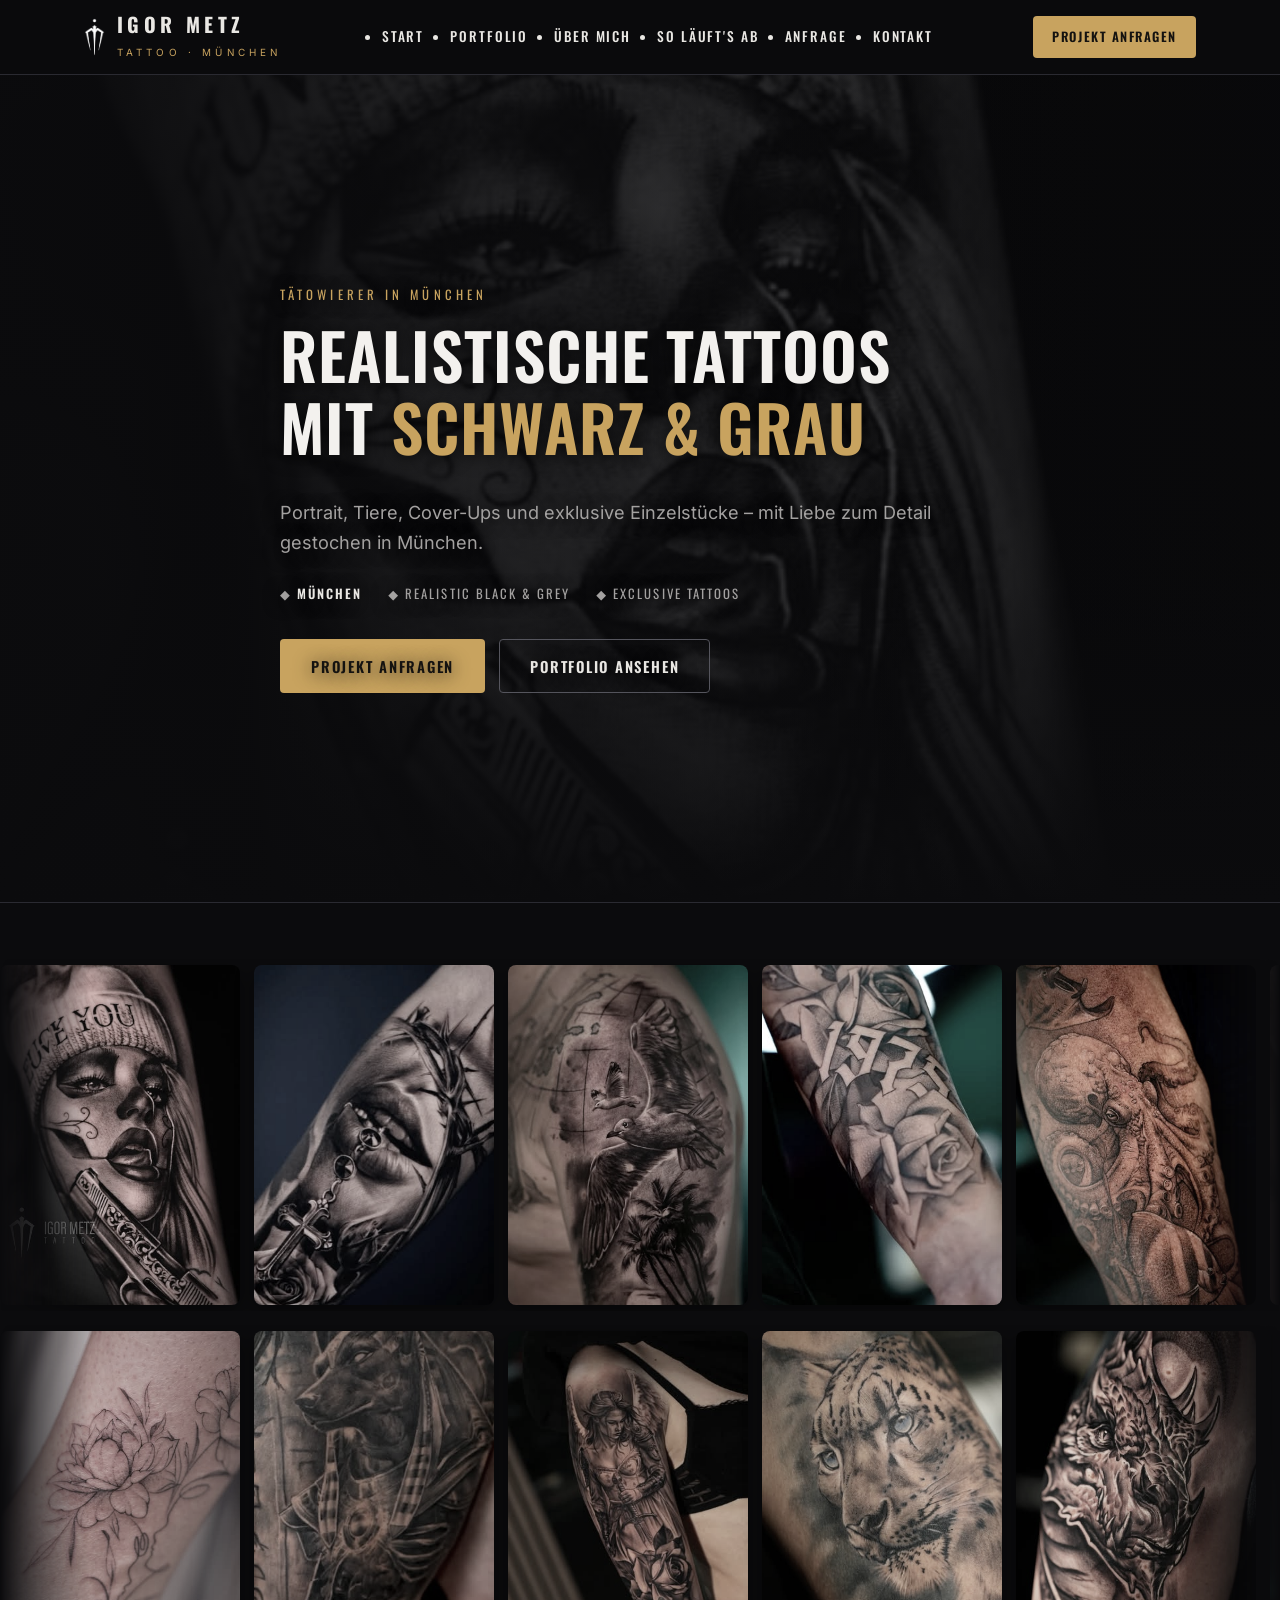
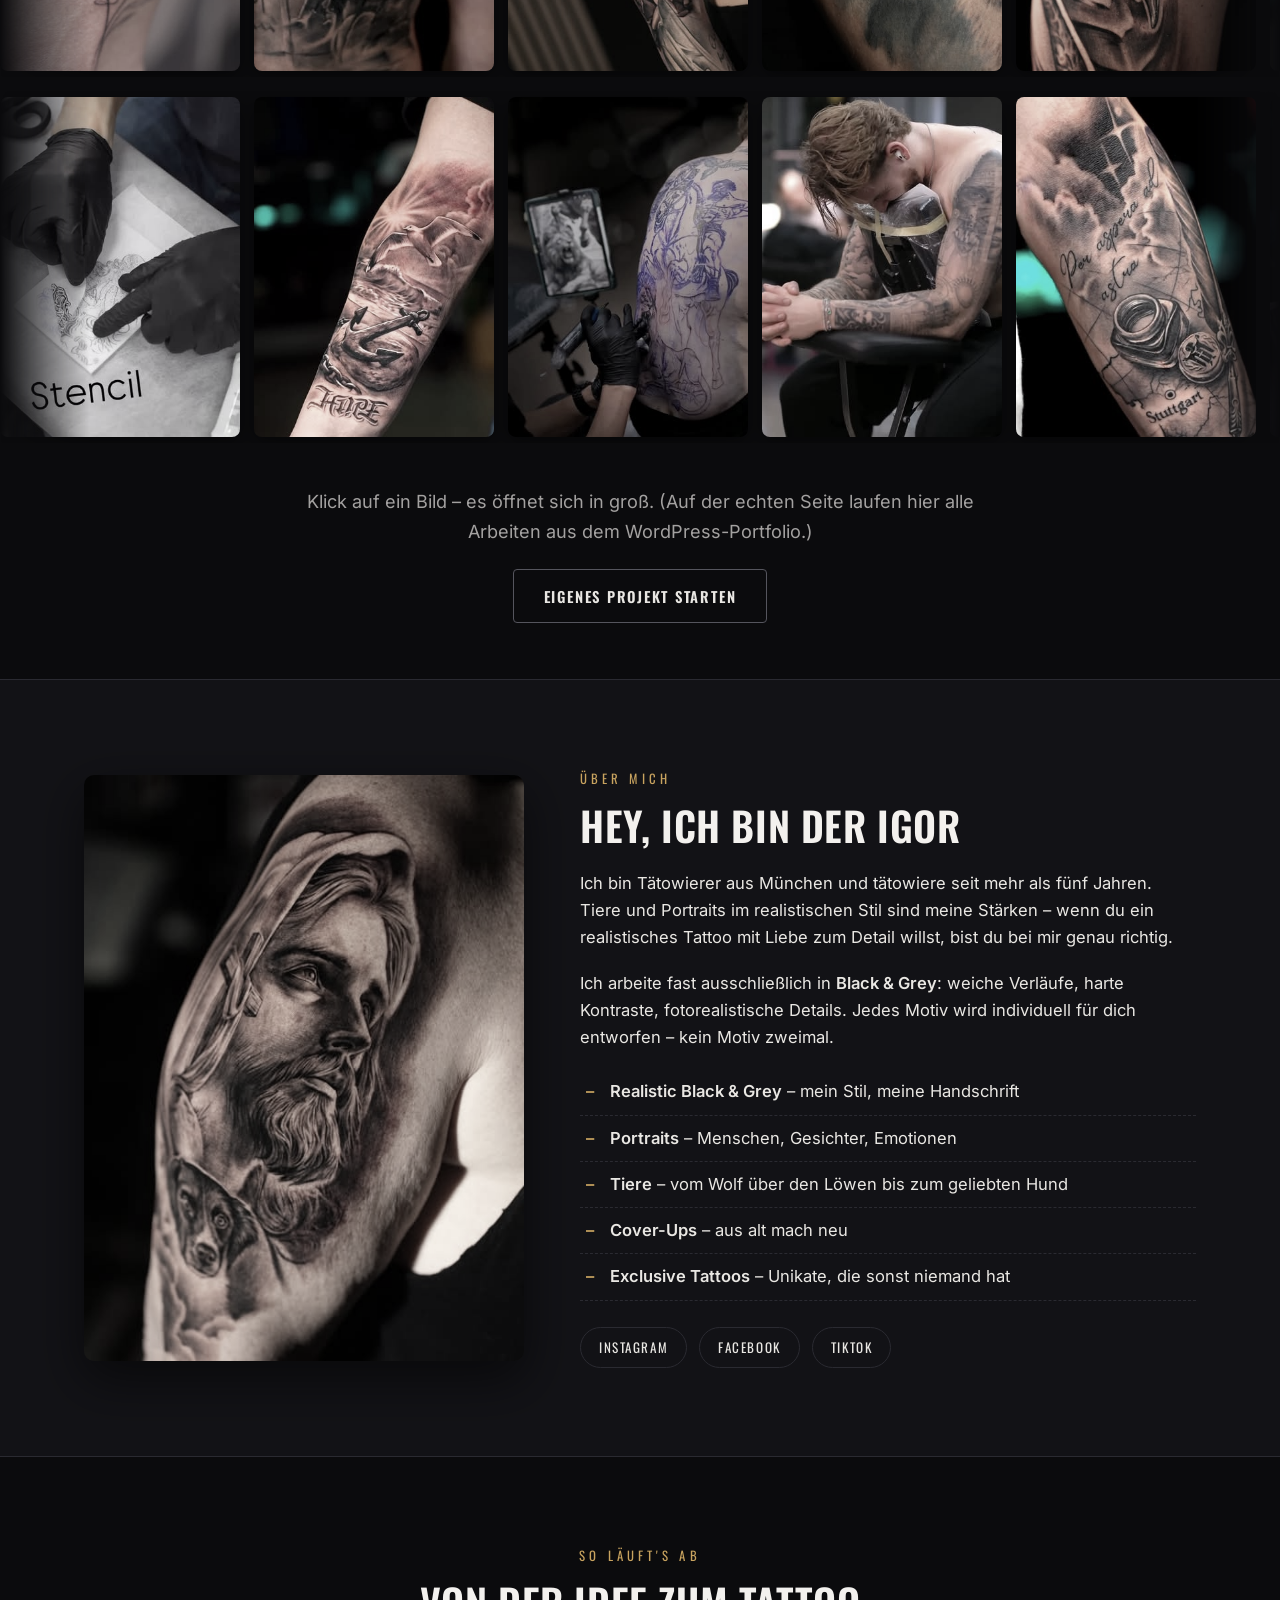
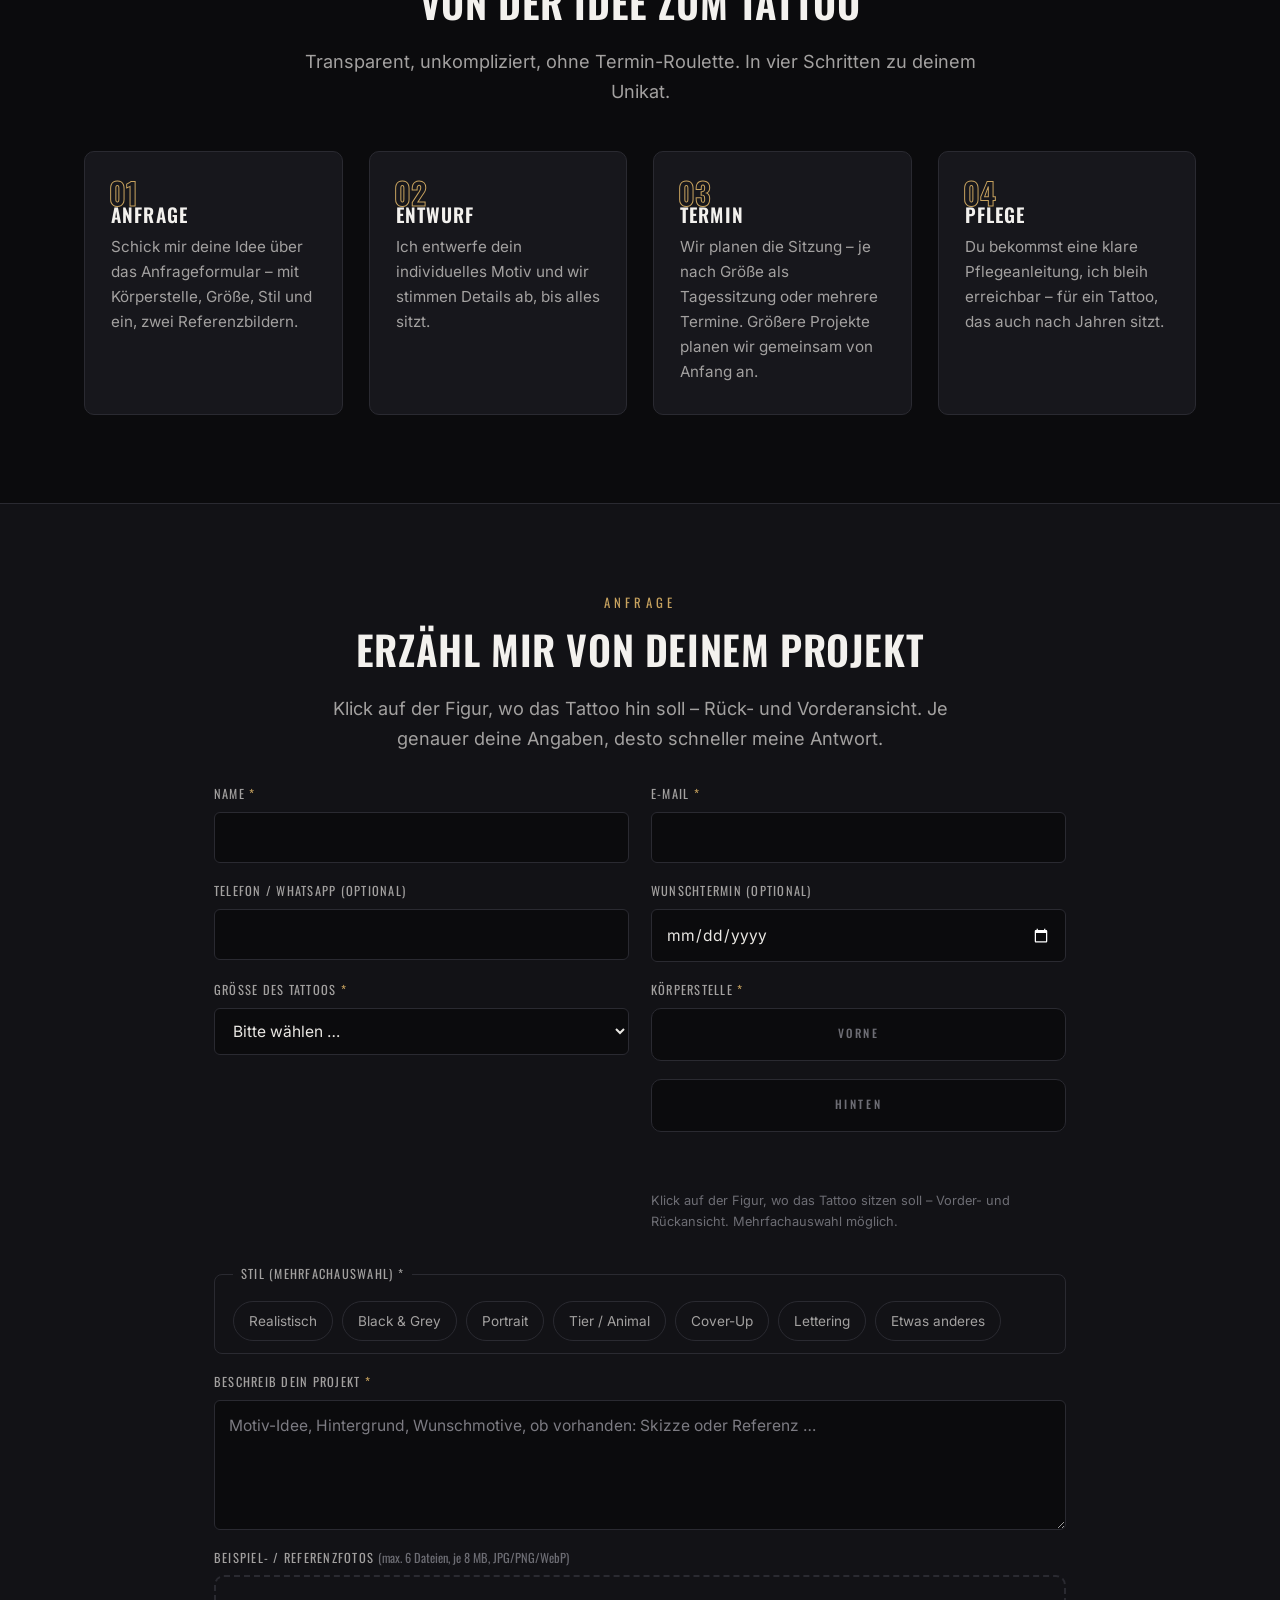
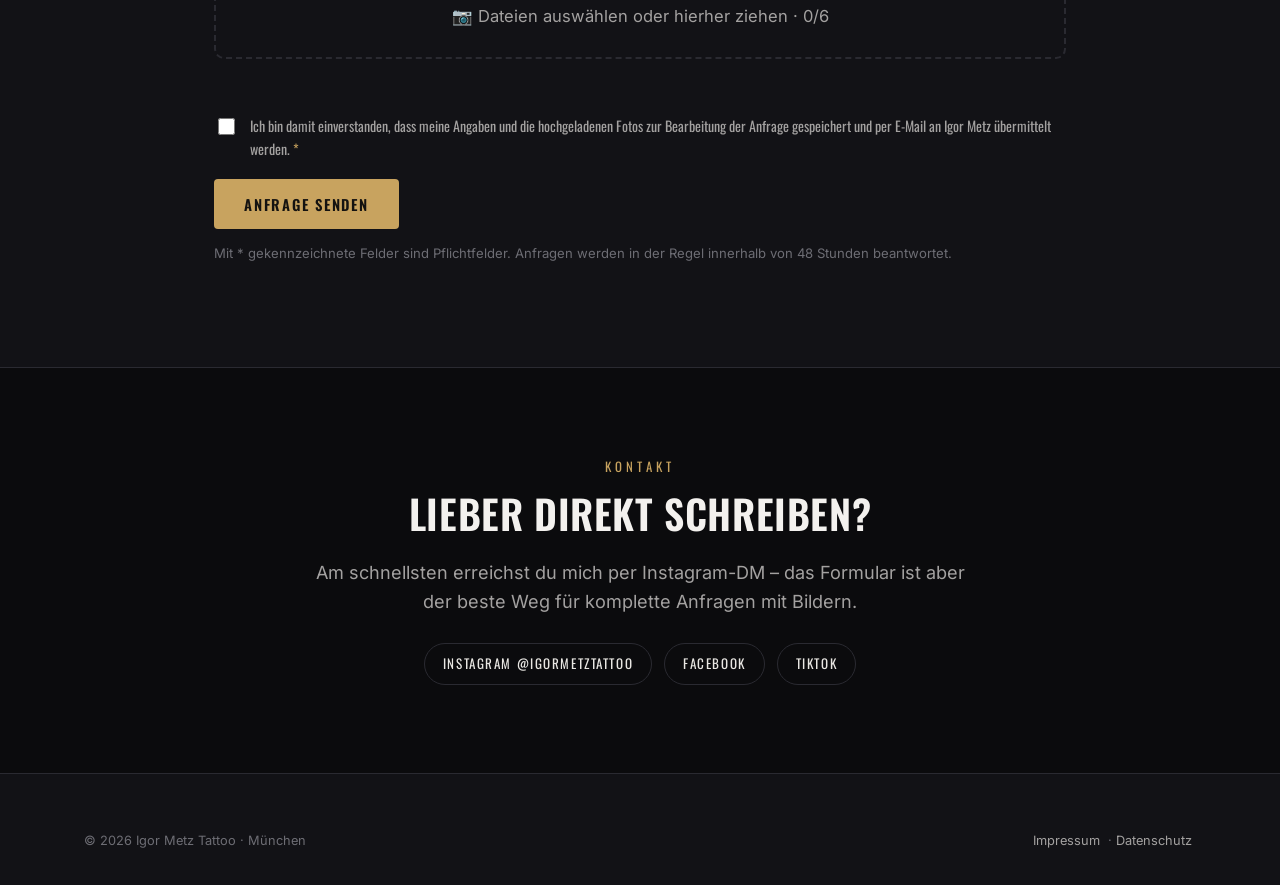
==== index.html @ e4d6075a "Vorschau Igor Metz Tattoo (gebaut von tools/make_preview.py)" ====
<!doctype html>
<html lang="de">
<head>
<meta charset="utf-8">
<meta name="viewport" content="width=device-width, initial-scale=1">
<title>Igor Metz Tattoo – Realistische Black &amp; Grey Tattoos in München</title>
<meta name="description" content="Tätowierer Igor Metz aus München: Realistische Tattoos in Black &amp; Grey – Portraits, Tiere, Cover-Ups und exklusive Einzelstücke. Jetzt Projekt anfragen.">
<meta name="robots" content="noindex"><!-- Nur für die Vorschau -->
<link rel="icon" type="image/png" href="assets/images/favicon.png">
<link rel="stylesheet" href="assets/css/main.css">
<link rel="stylesheet" href="assets/anfrage.css">
</head>
<body class="preview">

<header class="site-header">
	<div class="wrap site-header__inner">
		<a class="brand" href="#top">
			<img class="brand__mark" src="assets/images/logo.png" alt="Logo Igor Metz Tattoo">
			<span>
				<span class="brand__name">Igor&nbsp;Metz</span>
				<span class="brand__sub">Tattoo · München</span>
			</span>
		</a>
		<button class="nav-toggle" aria-expanded="false" aria-controls="sitenav"
		        onclick="var n=document.getElementById('sitenav');var o=n.classList.toggle('open');this.setAttribute('aria-expanded',o)">
			<span aria-hidden="true">☰</span><span class="hidden-a11y">Menü öffnen</span>
		</button>
		<nav class="site-nav" id="sitenav">
			<ul style="display:contents">
				<li><a href="#top">Start</a></li>
				<li><a href="#portfolio">Portfolio</a></li>
				<li><a href="#ueber-mich">Über mich</a></li>
				<li><a href="#ablauf">So läuft's ab</a></li>
				<li><a href="#anfrage">Anfrage</a></li>
				<li><a href="#kontakt">Kontakt</a></li>
			</ul>
		</nav>
		<a class="btn btn--sm" href="#anfrage">Projekt anfragen</a>
	</div>
</header>

<main id="top">

<!-- ================= HERO ================= -->
<section class="hero">
	<div class="hero__bg"><img src="assets/images/work-00.jpg" alt="Realistisches Black & Grey Tattoo (Porträt) von Igor Metz"></div>
	<div class="wrap">
		<div class="hero__content">
			<p class="kicker">Tätowierer in München</p>
			<h1>Realistische Tattoos mit <span>Schwarz&nbsp;&amp;&nbsp;Grau</span></h1>
			<p class="lead">Portrait, Tiere, Cover-Ups und exklusive Einzelstücke – mit Liebe zum Detail gestochen in München.</p>
			<div class="hero__meta">
				<span>◆ <b>München</b></span>
				<span>◆ Realistic Black &amp; Grey</span>
				<span>◆ Exclusive Tattoos</span>
			</div>
			<div class="hero__cta">
				<a class="btn" href="#anfrage">Projekt anfragen</a>
				<a class="btn btn--ghost" href="#portfolio">Portfolio ansehen</a>
			</div>
		</div>
	</div>
</section>

<!-- ================= PORTFOLIO-MARQUEE ================= -->
<section class="section" id="portfolio" style="padding-top:56px;padding-bottom:56px" aria-label="Portfolio">
	<div class="marquee-zone">
		<div class="marquee" data-speed="70"><div class="marquee__track">
			<button type="button" class="marquee__item" data-lb data-full="assets/images/work-00.jpg" data-caption="Frauenporträt, Unterarm"><img src="assets/images/work-00.jpg" alt="Schwarz-Grau-Porträttattoo am Unterarm" loading="lazy"></button>
			<button type="button" class="marquee__item" data-lb data-full="assets/images/work-01.jpg" data-caption="Tiermotiv, realistisch"><img src="assets/images/work-01.jpg" alt="Realistisches Tattoo eines Tieres" loading="lazy"></button>
			<button type="button" class="marquee__item" data-lb data-full="assets/images/work-02.jpg" data-caption="Realistic Black &amp; Grey"><img src="assets/images/work-02.jpg" alt="Realistisches Black and Grey Tattoo" loading="lazy"></button>
			<button type="button" class="marquee__item" data-lb data-full="assets/images/work-03.jpg" data-caption="Detailarbeit, Whip-Shading"><img src="assets/images/work-03.jpg" alt="Detailaufnahme eines realistischen Tattoos" loading="lazy"></button>
			<button type="button" class="marquee__item" data-lb data-full="assets/images/work-04.jpg" data-caption="Portrait, Cover-Up"><img src="assets/images/work-04.jpg" alt="Portrait-Tattoo" loading="lazy"></button>
			<button type="button" class="marquee__item" data-lb data-full="assets/images/work-05.jpg" data-caption="Großkatze, Oberarm"><img src="assets/images/work-05.jpg" alt="Tattoo einer Großkatze am Oberarm" loading="lazy"></button>
			<button type="button" class="marquee__item" data-lb data-full="assets/images/work-06.jpg" data-caption="Realistisch, Schattenverlauf"><img src="assets/images/work-06.jpg" alt="Realistisches Tattoo mit weichem Schattenverlauf" loading="lazy"></button>
		</div></div>
		<div class="marquee marquee--rev" data-speed="86"><div class="marquee__track">
			<button type="button" class="marquee__item" data-lb data-full="assets/images/work-07.jpg" data-caption="Tiermotiv"><img src="assets/images/work-07.jpg" alt="Tier-Tattoo in Black and Grey" loading="lazy"></button>
			<button type="button" class="marquee__item" data-lb data-full="assets/images/work-08.jpg" data-caption="Porträt, Kontrastspiel"><img src="assets/images/work-08.jpg" alt="Realistisches Porträrtattoo" loading="lazy"></button>
			<button type="button" class="marquee__item" data-lb data-full="assets/images/work-09.jpg" data-caption="Einzelstück"><img src="assets/images/work-09.jpg" alt="Einzigartiges Tattoo-Motiv" loading="lazy"></button>
			<button type="button" class="marquee__item" data-lb data-full="assets/images/work-10.jpg" data-caption="Schneeleopard, Realismus"><img src="assets/images/work-10.jpg" alt="Realistischer Schneeleopard als Tattoo" loading="lazy"></button>
			<button type="button" class="marquee__item" data-lb data-full="assets/images/work-11.jpg" data-caption="Black &amp; Grey, weiche Verläufe"><img src="assets/images/work-11.jpg" alt="Black and Grey Tattoo mit weichen Verläufen" loading="lazy"></button>
			<button type="button" class="marquee__item" data-lb data-full="assets/images/work-12.jpg" data-caption="Cover-Up"><img src="assets/images/work-12.jpg" alt="Cover-Up Tattoo" loading="lazy"></button>
			<button type="button" class="marquee__item" data-lb data-full="assets/images/work-13.jpg" data-caption="Hautbild, Mikrodetail"><img src="assets/images/work-13.jpg" alt="Mikrodetail eines realistischen Tattoos" loading="lazy"></button>
		</div></div>
		<div class="marquee" data-speed="78"><div class="marquee__track">
			<button type="button" class="marquee__item" data-lb data-full="assets/images/work-14.jpg" data-caption="Realistic Munich Style"><img src="assets/images/work-14.jpg" alt="Realistisches Tattoo im Münchner Studio" loading="lazy"></button>
			<button type="button" class="marquee__item" data-lb data-full="assets/images/work-15.jpg" data-caption="Ästhetik, Licht &amp; Schatten"><img src="assets/images/work-15.jpg" alt="Tattoo mit Licht und Schatten" loading="lazy"></button>
			<button type="button" class="marquee__item" data-lb data-full="assets/images/work-16.jpg" data-caption="Porträttattoo"><img src="assets/images/work-16.jpg" alt="Porträttattoo in Schwarz-Grau" loading="lazy"></button>
			<button type="button" class="marquee__item" data-lb data-full="assets/images/work-17.jpg" data-caption="Tierdarstellung"><img src="assets/images/work-17.jpg" alt="Realistische Tierdarstellung als Tattoo" loading="lazy"></button>
			<button type="button" class="marquee__item" data-lb data-full="assets/images/work-18.jpg" data-caption="Armline, Oberseite"><img src="assets/images/work-18.jpg" alt="Tattoo am Arm" loading="lazy"></button>
			<button type="button" class="marquee__item" data-lb data-full="assets/images/work-19.jpg" data-caption="Blickfang"><img src="assets/images/work-19.jpg" alt="Auffälliges realistisches Tattoo" loading="lazy"></button>
			<button type="button" class="marquee__item" data-lb data-full="assets/images/work-20.jpg" data-caption="Healed Work"><img src="assets/images/work-20.jpg" alt="Verheiltes Tattoo" loading="lazy"></button>
		</div></div>
	</div>
	<div class="wrap center" style="margin-top:44px">
		<p class="lead" style="margin-inline:auto;margin-bottom:22px">Klick auf ein Bild – es öffnet sich in groß. (Auf der echten Seite laufen hier alle Arbeiten aus dem WordPress-Portfolio.)</p>
		<a class="btn btn--ghost" href="#anfrage">Eigenes Projekt starten</a>
	</div>
</section>

<!-- ================= ÜBER MICH ================= -->
<section class="section section--alt" id="ueber-mich">
	<div class="wrap">
		<div class="split">
			<div class="split__media">
				<img src="assets/images/work-21.jpg" alt="Arbeit von Igor Metz im Detail">
			</div>
			<div>
				<p class="kicker">Über mich</p>
				<h2>Hey, ich bin der Igor</h2>
				<p>Ich bin Tätowierer aus München und tätowiere seit mehr als fünf Jahren. Tiere und Portraits im realistischen Stil sind meine Stärken – wenn du ein realistisches Tattoo mit Liebe zum Detail willst, bist du bei mir genau richtig.</p>
				<p>Ich arbeite fast ausschließlich in <strong>Black &amp; Grey</strong>: weiche Verläufe, harte Kontraste, fotorealistische Details. Jedes Motiv wird individuell für dich entworfen – kein Motiv zweimal.</p>
				<ul class="checks">
					<li><strong>Realistic Black &amp; Grey</strong> – mein Stil, meine Handschrift</li>
					<li><strong>Portraits</strong> – Menschen, Gesichter, Emotionen</li>
					<li><strong>Tiere</strong> – vom Wolf über den Löwen bis zum geliebten Hund</li>
					<li><strong>Cover-Ups</strong> – aus alt mach neu</li>
					<li><strong>Exclusive Tattoos</strong> – Unikate, die sonst niemand hat</li>
				</ul>
				<div class="socials" style="margin-top:26px">
					<a href="https://www.instagram.com/igormetztattoo/" target="_blank" rel="noopener">Instagram</a>
					<a href="https://www.facebook.com/igormetztattoo/" target="_blank" rel="noopener">Facebook</a>
					<a href="https://www.tiktok.com/@igormetztattoo" target="_blank" rel="noopener">TikTok</a>
				</div>
			</div>
		</div>
	</div>
</section>

<!-- ================= ABLAUF ================= -->
<section class="section" id="ablauf">
	<div class="wrap">
		<div class="center">
			<p class="kicker">So läuft's ab</p>
			<h2>Von der Idee zum Tattoo</h2>
			<p class="lead" style="margin-inline:auto">Transparent, unkompliziert, ohne Termin-Roulette. In vier Schritten zu deinem Unikat.</p>
		</div>
		<div class="grid grid--4 steps" style="margin-top:44px">
			<div class="card"><h3>Anfrage</h3><p>Schick mir deine Idee über das Anfrageformular – mit Körperstelle, Größe, Stil und ein, zwei Referenzbildern.</p></div>
			<div class="card"><h3>Entwurf</h3><p>Ich entwerfe dein individuelles Motiv und wir stimmen Details ab, bis alles sitzt.</p></div>
			<div class="card"><h3>Termin</h3><p>Wir planen die Sitzung – je nach Größe als Tagessitzung oder mehrere Termine. Größere Projekte planen wir gemeinsam von Anfang an.</p></div>
			<div class="card"><h3>Pflege</h3><p>Du bekommst eine klare Pflegeanleitung, ich bleih erreichbar – für ein Tattoo, das auch nach Jahren sitzt.</p></div>
		</div>
	</div>
</section>

<!-- ================= ANFRAGE ================= -->
<section class="section section--alt" id="anfrage">
	<div class="wrap" style="max-width:900px">
		<div class="center">
			<p class="kicker">Anfrage</p>
			<h2>Erzähl mir von deinem Projekt</h2>
			<p class="lead" style="margin-inline:auto">Klick auf der Figur, wo das Tattoo hin soll – Rück- und Vorderansicht. Je genauer deine Angaben, desto schneller meine Antwort.</p>
		</div>

		<div class="alert alert--ok js-demo-success" hidden role="status" style="margin-top:30px">
			<strong>✓ Demo: So sieht die Bestätigung nach dem Absenden aus.</strong><br>
			Auf der echten Seite wird die Anfrage per E-Mail an Igor gesendet und im WordPress-Backend gespeichert – mit deinen Foto-Anhängen.
		</div>

		<form class="tatoo-anfrage" style="margin-top:30px" data-demo novalidate>
			<div class="form-grid">
				<div class="field">
					<label for="d-name">Name <span class="req">*</span></label>
					<input type="text" id="d-name" name="ia_name" required autocomplete="name">
				</div>
				<div class="field">
					<label for="d-mail">E-Mail <span class="req">*</span></label>
					<input type="email" id="d-mail" name="ia_email" required autocomplete="email">
				</div>
				<div class="field">
					<label for="d-tel">Telefon / WhatsApp (optional)</label>
					<input type="tel" id="d-tel" name="ia_phone">
				</div>
				<div class="field">
					<label for="d-termin">Wunschtermin (optional)</label>
					<input type="date" id="d-termin" name="ia_termin">
				</div>
				<div class="field">
					<label for="d-grosse">Größe des Tattoos <span class="req">*</span></label>
					<select id="d-grosse" name="ia_groesse" required>
						<option value="">Bitte wählen …</option>
						<option>bis 10 cm</option>
						<option>10–25 cm</option>
						<option>25–40 cm</option>
						<option>40 cm bis Halbarm / halbes Bein</option>
						<option>Ganzarm-Sleeve / Halbarm</option>
						<option>Fullback / Ganzkörper</option>
						<option>Noch unklar</option>
					</select>
				</div>
				<div class="field">
					<label>Körperstelle <span class="req">*</span></label>
					<div class="bm" data-target="#d-koerperstelle">
						<div class="bodymap">
							<div class="bodymap__view" data-view="front"><h5>Vorne</h5></div>
							<div class="bodymap__view" data-view="back"><h5>Hinten</h5></div>
						</div>
						<div class="bm-chips" aria-live="polite"></div>
						<p class="bm-hint">Klick auf der Figur, wo das Tattoo sitzen soll – Vorder- und Rückansicht. Mehrfachauswahl möglich.</p>
					</div>
					<input type="hidden" id="d-koerperstelle" name="ia_koerperstelle" required>
				</div>
				<fieldset class="fieldset full">
					<legend>Stil (Mehrfachauswahl) <span class="req">*</span></legend>
					<div class="chips">
						<label><input type="checkbox" name="ia_stil[]" value="Realistisch"> <span>Realistisch</span></label>
						<label><input type="checkbox" name="ia_stil[]" value="Black & Grey"> <span>Black &amp; Grey</span></label>
						<label><input type="checkbox" name="ia_stil[]" value="Portrait"> <span>Portrait</span></label>
						<label><input type="checkbox" name="ia_stil[]" value="Tier / Animal"> <span>Tier / Animal</span></label>
						<label><input type="checkbox" name="ia_stil[]" value="Cover-Up"> <span>Cover-Up</span></label>
						<label><input type="checkbox" name="ia_stil[]" value="Lettering"> <span>Lettering</span></label>
						<label><input type="checkbox" name="ia_stil[]" value="Etwas anderes"> <span>Etwas anderes</span></label>
					</div>
				</fieldset>
				<div class="field full">
					<label for="d-projekt">Beschreib dein Projekt <span class="req">*</span></label>
					<textarea id="d-projekt" name="ia_projekt" required placeholder="Motiv-Idee, Hintergrund, Wunschmotive, ob vorhanden: Skizze oder Referenz …"></textarea>
				</div>
				<div class="field full">
					<label>Beispiel- / Referenzfotos <span class="hint">(max. 6 Dateien, je 8 MB, JPG/PNG/WebP)</span></label>
					<div class="upload-zone" tabindex="0" role="button" aria-label="Dateien auswählen oder hierher ziehen">
						📷 Dateien auswählen oder hierher ziehen · <span class="upload-count">0/6</span>
						<input type="file" name="ia_files[]" accept=".jpg,.jpeg,.png,.webp" multiple>
					</div>
					<ul class="upload-list"></ul>
				</div>
				<div class="full consent field">
					<label style="display:flex;gap:12px;align-items:flex-start;text-transform:none;letter-spacing:0;font-size:.88rem">
						<input type="checkbox" name="ia_consent" value="1" required>
						<span style="color:var(--muted)">Ich bin damit einverstanden, dass meine Angaben und die hochgeladenen Fotos zur Bearbeitung der Anfrage gespeichert und per E-Mail an Igor Metz übermittelt werden. <span class="req">*</span></span>
					</label>
				</div>
				<div class="full">
					<button type="submit" class="btn">Anfrage senden</button>
					<p class="form-note">Mit * gekennzeichnete Felder sind Pflichtfelder. Anfragen werden in der Regel innerhalb von 48 Stunden beantwortet.</p>
				</div>
			</div>
		</form>
	</div>
</section>

<!-- ================= KONTAKT-TEASER ================= -->
<section class="section center" id="kontakt">
	<div class="wrap">
		<p class="kicker">Kontakt</p>
		<h2>Lieber direkt schreiben?</h2>
		<p class="lead" style="margin-inline:auto">Am schnellsten erreichst du mich per Instagram-DM – das Formular ist aber der beste Weg für komplette Anfragen mit Bildern.</p>
		<div class="socials" style="justify-content:center;margin-top:26px">
			<a href="https://www.instagram.com/igormetztattoo/" target="_blank" rel="noopener">Instagram @igormetztattoo</a>
			<a href="https://www.facebook.com/igormetztattoo/" target="_blank" rel="noopener">Facebook</a>
			<a href="https://www.tiktok.com/@igormetztattoo" target="_blank" rel="noopener">TikTok</a>
		</div>
	</div>
</section>

<footer class="site-footer" style="border-top:1px solid var(--line)">
	<div class="wrap">
		<div class="site-footer__bottom" style="border-top:0;padding-top:0">
			<span>© 2026 Igor Metz Tattoo · München</span>
			<span><a href="#">Impressum</a> · <a href="#">Datenschutz</a></span>
		</div>
	</div>
</footer>

<script src="assets/bodymap.js"></script>
<script>window.IGOR_ANFRAGE={maxFiles:6,maxMb:8};</script>
<script src="assets/anfrage.js"></script>
<script src="assets/js/portfolio.js"></script>
</body>
</html>
---- assets/css/main.css ----
/* ============================================================
   Igor Metz Tattoo – Design System (Dark, Black & Grey)
   Wird vom Theme und der Vorschau genutzt.
   ============================================================ */

/* ---------- Fonts (lokal, DSGVO-freundlich) ---------- */
@font-face {
  font-family: 'Oswald';
  font-style: normal;
  font-weight: 400 700;
  font-display: swap;
  src: url('../fonts/oswald-400-700.woff2') format('woff2');
}
@font-face {
  font-family: 'Inter';
  font-style: normal;
  font-weight: 400 600;
  font-display: swap;
  src: url('../fonts/inter-400-600.woff2') format('woff2');
}

/* ---------- Tokens ---------- */
:root {
  --bg: #0b0b0d;
  --bg-2: #121216;
  --card: #17171c;
  --card-2: #1d1d23;
  --line: #2a2a31;
  --txt: #e9e7e3;
  --muted: #a3a1a0;
  --faint: #6d6d74;
  --accent: #c8a35f;
  --accent-dark: #a8843f;
  --accent-soft: rgba(200, 163, 95, .14);
  --ok: #6fbf8f;
  --err: #d97070;
  --radius: 10px;
  --shadow: 0 18px 50px rgba(0, 0, 0, .55);
  --font-head: 'Oswald', 'Arial Narrow', system-ui, sans-serif;
  --font-body: 'Inter', system-ui, -apple-system, 'Segoe UI', sans-serif;
  --wrap: 1160px;
}

/* ---------- Reset / Base ---------- */
*, *::before, *::after { box-sizing: border-box; }
html { scroll-behavior: smooth; }
@media (prefers-reduced-motion: reduce) {
  html { scroll-behavior: auto; }
  *, *::before, *::after { animation-duration: .01ms !important; transition-duration: .01ms !important; }
}
body {
  margin: 0;
  background: var(--bg);
  color: var(--txt);
  font-family: var(--font-body);
  font-size: 16.5px;
  line-height: 1.65;
  -webkit-font-smoothing: antialiased;
}
img { max-width: 100%; height: auto; display: block; }
a { color: var(--accent); text-decoration: none; }
a:hover { color: #e0bd7a; }
h1, h2, h3, h4 {
  font-family: var(--font-head);
  font-weight: 600;
  line-height: 1.12;
  letter-spacing: .015em;
  color: #f3f1ee;
  margin: 0 0 .55em;
}
h1 { font-size: clamp(2.3rem, 5.4vw, 4rem); text-transform: uppercase; }
h2 { font-size: clamp(1.7rem, 3.4vw, 2.5rem); text-transform: uppercase; }
h3 { font-size: 1.2rem; text-transform: uppercase; letter-spacing: .06em; }
p { margin: 0 0 1.1em; }
::selection { background: var(--accent); color: #111; }
:focus-visible { outline: 2px solid var(--accent); outline-offset: 2px; }

.wrap { max-width: var(--wrap); margin: 0 auto; padding: 0 24px; }
.section { padding: 88px 0; }
.section--alt { background: var(--bg-2); border-top: 1px solid var(--line); border-bottom: 1px solid var(--line); }
.kicker {
  font-family: var(--font-head);
  text-transform: uppercase;
  letter-spacing: .32em;
  font-size: .8rem;
  color: var(--accent);
  margin: 0 0 14px;
}
.lead { font-size: 1.13rem; color: var(--muted); max-width: 62ch; }
.center { text-align: center; }
.center .lead { margin-inline: auto; }
.hidden-a11y {
  position: absolute !important; width: 1px; height: 1px;
  clip: rect(0 0 0 0); clip-path: inset(50%); overflow: hidden; white-space: nowrap;
}

/* ---------- Buttons ---------- */
.btn {
  display: inline-block;
  font-family: var(--font-head);
  font-weight: 600;
  text-transform: uppercase;
  letter-spacing: .12em;
  font-size: .92rem;
  padding: 14px 30px;
  border-radius: 4px;
  border: 1px solid transparent;
  cursor: pointer;
  transition: background .18s, color .18s, border-color .18s, transform .12s;
  background: var(--accent);
  color: #141210;
}
.btn:hover { background: #dcb871; color: #141210; transform: translateY(-1px); }
.btn--ghost { background: transparent; border-color: #55555d; color: var(--txt); }
.btn--ghost:hover { border-color: var(--accent); color: var(--accent); background: transparent; }
.btn--sm { padding: 9px 18px; font-size: .8rem; }

/* ---------- Header ---------- */
.site-header {
  position: sticky; top: 0; z-index: 90;
  background: rgba(11, 11, 13, .86);
  backdrop-filter: blur(10px);
  border-bottom: 1px solid var(--line);
}
.site-header__inner {
  display: flex; align-items: center; justify-content: space-between;
  gap: 20px; height: 74px;
}
.brand { display: flex; align-items: center; gap: 12px; color: var(--txt); }
.brand:hover { color: var(--txt); }
.brand__mark { height: 38px; width: auto; max-width: 64px; flex: 0 0 auto; }
.brand__name {
  font-family: var(--font-head); font-weight: 700; font-size: 1.25rem;
  text-transform: uppercase; letter-spacing: .22em; line-height: 1;
}
.brand__sub {
  display: block; font-size: .62rem; letter-spacing: .42em;
  color: var(--accent); text-transform: uppercase; margin-top: 3px;
}
.site-nav { display: flex; align-items: center; gap: 26px; }
.site-nav a {
  color: var(--txt); font-family: var(--font-head); font-weight: 500;
  text-transform: uppercase; letter-spacing: .14em; font-size: .84rem;
  padding: 6px 0; position: relative;
}
.site-nav a:hover, .current-menu-item > a { color: var(--accent); }
.site-nav a::after {
  content: ''; position: absolute; left: 0; bottom: 0; height: 2px; width: 0;
  background: var(--accent); transition: width .2s;
}
.site-nav a:hover::after { width: 100%; }
.nav-toggle {
  display: none; background: none; border: 1px solid var(--line); border-radius: 6px;
  color: var(--txt); width: 44px; height: 44px; font-size: 1.3rem; cursor: pointer;
}
@media (max-width: 900px) {
  .nav-toggle { display: block; }
  .site-nav {
    position: absolute; top: 74px; left: 0; right: 0;
    flex-direction: column; gap: 0; background: var(--bg-2);
    border-bottom: 1px solid var(--line); display: none;
  }
  .site-nav.open { display: flex; }
  .site-nav a { padding: 15px 24px; width: 100%; }
  .site-header .btn { display: none; }
}

/* ---------- Hero ---------- */
.hero {
  position: relative; overflow: hidden;
  min-height: min(92vh, 860px);
  display: flex; align-items: center;
  border-bottom: 1px solid var(--line);
}
.hero__bg { position: absolute; inset: 0; z-index: 0; }
.hero__bg img { width: 100%; height: 100%; object-fit: cover; opacity: .55; filter: grayscale(100%) contrast(1.08); }
.hero__bg::after {
  content: ''; position: absolute; inset: 0;
  background: linear-gradient(90deg, rgba(11,11,13,.92) 0%, rgba(11,11,13,.55) 45%, rgba(11,11,13,.28) 70%, rgba(11,11,13,.5) 100%),
              linear-gradient(180deg, rgba(11,11,13,.35) 0%, rgba(11,11,13,.45) 60%, var(--bg) 100%);
}
.hero__content { position: relative; z-index: 1; max-width: 720px; padding: 90px 0; text-shadow: 0 2px 18px rgba(0, 0, 0, .8); }
.hero h1 span { color: var(--accent); }
.hero__meta {
  display: flex; flex-wrap: wrap; gap: 10px 26px; margin: 26px 0 34px;
  font-family: var(--font-head); text-transform: uppercase;
  letter-spacing: .16em; font-size: .8rem; color: var(--muted);
}
.hero__meta b { color: var(--txt); font-weight: 600; }
.hero__cta { display: flex; flex-wrap: wrap; gap: 14px; }

/* ---------- Portfolio-Marquee ---------- */
.marquee-zone {
  -webkit-mask-image: linear-gradient(90deg, transparent, #000 7%, #000 93%, transparent);
          mask-image: linear-gradient(90deg, transparent, #000 7%, #000 93%, transparent);
}
.marquee { position: relative; overflow: hidden; padding: 6px 0; }
.marquee + .marquee { margin-top: 14px; }
.marquee__track {
  display: flex; gap: 14px; width: max-content;
  animation: marquee-scroll var(--speed, 60s) linear infinite;
}
.marquee--rev .marquee__track { animation-direction: reverse; }
.marquee:hover .marquee__track { animation-play-state: paused; }
@keyframes marquee-scroll { to { transform: translateX(-50%); } }
.marquee__item {
  flex: 0 0 auto; width: 240px; height: 340px; padding: 0; border: 0;
  background: none; cursor: pointer; position: relative;
  border-radius: 8px; overflow: hidden;
  box-shadow: 0 6px 18px rgba(0, 0, 0, .45);
}
.marquee__item img {
  width: 100%; height: 100%; object-fit: cover;
  filter: grayscale(55%); transition: filter .25s, transform .35s;
}
.marquee__item:hover img { filter: grayscale(0%); transform: scale(1.045); }
.marquee__item::after {
  content: '⤢';
  position: absolute; right: 10px; bottom: 8px;
  font-size: 1.15rem; color: #fff; opacity: 0; transition: opacity .2s;
  text-shadow: 0 2px 6px rgba(0,0,0,.9);
}
.marquee__item:hover::after { opacity: 1; }
@media (prefers-reduced-motion: reduce) {
  .marquee { display: grid; grid-template-columns: repeat(auto-fill, minmax(220px, 1fr)); gap: 14px; }
  .marquee__track { width: auto; animation: none; flex-wrap: wrap; }
  .marquee__item.dupe { display: none; }
}
/* Fallback ohne JS: Raster statt Endlosschleife */
.no-js .marquee { display: grid; grid-template-columns: repeat(auto-fill, minmax(220px, 1fr)); gap: 14px; }
.no-js .marquee__track { width: auto; animation: none; flex-wrap: wrap; }
.no-js .marquee__item.dupe { display: none; }

/* ---------- Lightbox ---------- */
.lb {
  position: fixed; inset: 0; z-index: 200; display: none;
  background: rgba(5, 5, 7, .96);
  align-items: center; justify-content: center;
}
.lb.open { display: flex; }
.lb__fig { max-width: min(92vw, 780px); max-height: 92vh; margin: 0; }
.lb__fig img { max-height: 82vh; width: auto; margin: 0 auto; border-radius: 6px; box-shadow: var(--shadow); }
.lb__cap { color: var(--muted); text-align: center; margin-top: 14px; font-size: .95rem; }
.lb__btn {
  position: absolute; background: rgba(255,255,255,.06); border: 1px solid var(--line);
  color: var(--txt); width: 52px; height: 52px; border-radius: 50%;
  font-size: 1.5rem; line-height: 1; cursor: pointer; transition: background .15s;
}
.lb__btn:hover { background: var(--accent); color: #111; }
.lb__prev { left: 3vw; top: 50%; transform: translateY(-50%); }
.lb__next { right: 3vw; top: 50%; transform: translateY(-50%); }
.lb__close { top: 18px; right: 18px; }

/* ---------- Cards / Raster ---------- */
.grid { display: grid; gap: 26px; }
.grid--3 { grid-template-columns: repeat(auto-fit, minmax(260px, 1fr)); }
.grid--4 { grid-template-columns: repeat(auto-fit, minmax(220px, 1fr)); }
.card {
  background: var(--card); border: 1px solid var(--line); border-radius: var(--radius);
  padding: 30px 26px; transition: border-color .2s, transform .2s;
}
.card:hover { border-color: #3c3c46; transform: translateY(-3px); }
.card__icon { font-size: 1.7rem; margin-bottom: 14px; color: var(--accent); }
.card h3 { margin-bottom: .45em; }
.card p { color: var(--muted); margin: 0; font-size: .95rem; }

/* Ablauf-Nummern */
.steps { counter-reset: step; }
.steps .card { position: relative; padding-top: 52px; }
.steps .card::before {
  counter-increment: step; content: counter(step, decimal-leading-zero);
  position: absolute; top: 16px; left: 24px;
  font-family: var(--font-head); font-weight: 700; font-size: 1.9rem;
  color: transparent; -webkit-text-stroke: 1px var(--accent);
}

/* ---------- Über / Split ---------- */
.split { display: grid; grid-template-columns: 5fr 7fr; gap: 56px; align-items: center; }
@media (max-width: 860px) { .split { grid-template-columns: 1fr; } }
.split__media { position: relative; }
.split__media img { border-radius: var(--radius); filter: grayscale(70%); box-shadow: var(--shadow); }
.split__media::before {
  content: ''; position: absolute; inset: -16px auto -16px 16px; width: 100%;
  border: 1px solid var(--accent); border-radius: var(--radius); z-index: -1;
  opacity: .45;
}
ul.checks { list-style: none; padding: 0; margin: 0; }
ul.checks li { padding: 9px 0 9px 30px; position: relative; border-bottom: 1px dashed var(--line); }
ul.checks li::before { content: '–'; position: absolute; left: 6px; color: var(--accent); font-weight: 700; }

/* ---------- Social-Leiste ---------- */
.socials { display: flex; gap: 12px; flex-wrap: wrap; }
.socials a {
  display: inline-flex; align-items: center; gap: 9px;
  border: 1px solid var(--line); border-radius: 999px; padding: 9px 18px;
  color: var(--txt); font-family: var(--font-head); font-size: .82rem;
  text-transform: uppercase; letter-spacing: .12em; transition: border-color .2s, color .2s;
}
.socials a:hover { border-color: var(--accent); color: var(--accent); }

/* ---------- Footer ---------- */
.site-footer {
  border-top: 1px solid var(--line); background: var(--bg-2);
  padding: 56px 0 34px; color: var(--muted); font-size: .92rem;
}
.site-footer__grid { display: grid; grid-template-columns: 2fr 1fr 1fr; gap: 40px; margin-bottom: 36px; }
@media (max-width: 760px) { .site-footer__grid { grid-template-columns: 1fr; } }
.site-footer h4 {
  font-family: var(--font-head); text-transform: uppercase; letter-spacing: .18em;
  font-size: .8rem; color: var(--txt); margin-bottom: 16px;
}
.site-footer a { color: var(--muted); }
.site-footer a:hover { color: var(--accent); }
.site-footer ul { list-style: none; padding: 0; margin: 0; }
.site-footer li { padding: 4px 0; }
.site-footer__bottom {
  border-top: 1px solid var(--line); padding-top: 22px; display: flex;
  justify-content: space-between; gap: 16px; flex-wrap: wrap; font-size: .8rem; color: var(--faint);
}
.site-footer__bottom a { margin-right: 4px; }

/* ---------- WordPress-Kompatibilität ---------- */
.wp-site .site-header__inner > nav ul {
  display: flex; align-items: center; gap: 26px; list-style: none; margin: 0; padding: 0;
}
.wp-site .site-header__inner > nav li { position: relative; }
.wp-site .site-header__inner > nav ul.sub-menu {
  position: absolute; top: 100%; left: 0; flex-direction: column; gap: 0;
  background: var(--bg-2); border: 1px solid var(--line); border-radius: 8px;
  min-width: 210px; display: none; padding: 6px 0;
}
.wp-site .site-header__inner > nav li:hover > ul.sub-menu,
.wp-site .site-header__inner > nav li:focus-within > ul.sub-menu { display: flex; }
.wp-site .site-header__inner > nav ul.sub-menu a { padding: 10px 18px; display: block; }
.alignwide { max-width: 1280px; margin-inline: auto; }
.aligncenter { margin-inline: auto; }
img.size-full.aligncenter { border-radius: var(--radius); }
.entry-content { max-width: 760px; margin: 0 auto; }
.entry-content h2 { margin-top: 1.4em; }
.breadcrumbs { font-size: .82rem; color: var(--faint); padding: 18px 0 0; }
.alert { border-radius: 8px; padding: 14px 18px; margin-bottom: 22px; font-size: .95rem; }
.alert--err { background: rgba(217, 112, 112, .08); border: 1px solid rgba(217, 112, 112, .4); color: var(--err); }
---- assets/anfrage.css ----
/* ============================================================
   Igor Metz Tattoo – Anfrageformular + Körperstellen-Map
   Wird nur geladen, wenn das Formular auf der Seite ist.
   ============================================================ */
.tatoo-anfrage, .bm {
  --bg: #0b0b0d; --card: #17171c; --line: #2a2a31;
  --txt: #e9e7e3; --muted: #a3a1a0; --faint: #6d6d74;
  --accent: #c8a35f; --accent-soft: rgba(200, 163, 95, .14);
  --accent-dark: #a8843f; --err: #d97070; --ok: #6fbf8f;
}
.tatoo-anfrage .btn {
  display: inline-block; background: var(--accent); color: #141210;
  border: 0; border-radius: 4px; padding: 14px 30px; cursor: pointer;
  font-family: 'Oswald', Arial, sans-serif; font-weight: 600;
  text-transform: uppercase; letter-spacing: .12em; font-size: .92rem;
  transition: background .18s, transform .12s;
}
.tatoo-anfrage .btn:hover { background: #dcb871; color: #141210; transform: translateY(-1px); }

/* ---------- Formular-Shell + Felder ---------- */
.form-shell {
  background: var(--card); border: 1px solid var(--line); border-radius: 14px;
  padding: clamp(22px, 4vw, 44px); box-shadow: 0 18px 50px rgba(0, 0, 0, .55);
}
.form-grid { display: grid; grid-template-columns: 1fr 1fr; gap: 18px 22px; }
.form-grid .full { grid-column: 1 / -1; }
@media (max-width: 700px) { .form-grid { grid-template-columns: 1fr; } }
.field { display: flex; flex-direction: column; gap: 7px; }
.field label {
  font-family: 'Oswald', Arial, sans-serif; text-transform: uppercase;
  letter-spacing: .1em; font-size: .78rem; color: var(--muted);
}
.field label .req { color: var(--accent); }
.field input[type="text"], .field input[type="email"], .field input[type="tel"],
.field input[type="date"], .field select, .field textarea {
  background: var(--bg); color: var(--txt); border: 1px solid var(--line);
  border-radius: 6px; padding: 12px 14px; font: inherit; font-size: .97rem;
  transition: border-color .15s;
}
.field input:focus, .field select:focus, .field textarea:focus {
  outline: none; border-color: var(--accent);
}
.field input::-webkit-calendar-picker-indicator { filter: invert(1); }
.field ::placeholder { color: #7c7b82; opacity: 1; }
.field textarea { min-height: 130px; resize: vertical; }
.field .hint { font-size: .78rem; color: var(--faint); text-transform: none; letter-spacing: 0; }
.field--err input, .field--err select, .field--err textarea { border-color: var(--err); }
.field--err .bm-hint { color: var(--err); }
.field .err-msg { color: var(--err); font-size: .8rem; }
fieldset.fieldset {
  border: 1px solid var(--line); border-radius: 8px; padding: 16px 18px 12px; margin: 0;
}
fieldset.fieldset legend {
  font-family: 'Oswald', Arial, sans-serif; text-transform: uppercase;
  letter-spacing: .1em; font-size: .78rem; color: var(--muted); padding: 0 8px;
}
.chips { display: flex; flex-wrap: wrap; gap: 9px; }
.chips label {
  display: inline-flex; cursor: pointer; padding: 8px 15px;
  border: 1px solid var(--line); border-radius: 999px; font-size: .85rem;
  color: var(--muted); transition: all .15s; user-select: none;
}
.chips input { position: absolute; opacity: 0; pointer-events: none; }
.chips label:hover { border-color: #57575f; color: var(--txt); }
.chips label:has(input:checked) {
  background: var(--accent); border-color: var(--accent); color: #141210;
}

/* Upload */
.upload-zone {
  border: 2px dashed var(--line); border-radius: 10px; padding: 26px;
  text-align: center; color: var(--muted); cursor: pointer; transition: border-color .2s;
}
.upload-zone:hover, .upload-zone.drag { border-color: var(--accent); color: var(--txt); }
.upload-zone input { display: none; }
.upload-list { display: flex; flex-wrap: wrap; gap: 10px; margin-top: 14px; list-style: none; padding: 0; }
.upload-list li {
  display: flex; align-items: center; gap: 10px; background: var(--bg);
  border: 1px solid var(--line); border-radius: 8px; padding: 6px 12px 6px 6px; font-size: .84rem;
}
.upload-list img { width: 44px; height: 44px; object-fit: cover; border-radius: 5px; }
.upload-list button {
  background: none; border: 0; color: var(--faint); cursor: pointer; font-size: 1rem; padding: 2px 6px;
}
.upload-list button:hover { color: var(--err); }

/* Consent + Meldungen */
.consent { display: flex; gap: 12px; align-items: flex-start; font-size: .88rem; color: var(--muted); }
.consent input { margin-top: 4px; accent-color: var(--accent); width: 17px; height: 17px; flex: 0 0 auto; }
.form-note { font-size: .82rem; color: var(--faint); margin-top: 14px; }
.hp-field { position: absolute !important; left: -9999px !important; width: 1px; height: 1px; }
.alert { border-radius: 8px; padding: 14px 18px; margin-bottom: 22px; font-size: .95rem; }
.alert--ok { background: rgba(111, 191, 143, .1); border: 1px solid rgba(111, 191, 143, .4); color: var(--ok); }
.alert--err { background: rgba(217, 112, 112, .08); border: 1px solid rgba(217, 112, 112, .4); color: var(--err); }

/* ---------- Körperstellen-Map ---------- */
.bodymap {
  display: grid; grid-template-columns: repeat(auto-fit, minmax(220px, 1fr));
  gap: 18px; margin-bottom: 16px;
}
.bodymap__view {
  background: var(--bg); border: 1px solid var(--line); border-radius: 10px;
  padding: 12px; position: relative;
}
.bodymap__view h5 {
  margin: 2px 0 6px; text-align: center;
  font-family: 'Oswald', Arial, sans-serif; font-weight: 500;
  text-transform: uppercase; letter-spacing: .22em; font-size: .72rem;
  color: var(--faint);
}
.bodymap svg { width: 100%; height: auto; max-height: 430px; display: block; margin: 0 auto; }
.bm-base path { fill: #1c1c21; stroke: #1c1c21; stroke-width: 8; stroke-linejoin: round; pointer-events: none; }
.bm-label { font-size: 12px; fill: #77777f; letter-spacing: .1em; pointer-events: none; font-weight: 600; }
.bm-region { fill: #232329; stroke: #34343c; stroke-width: 1; cursor: pointer; transition: fill .12s, stroke .12s; }
.bm-region:hover { fill: #34343c; stroke: var(--accent); }
.bm-region.sel { fill: var(--accent); stroke: #e0bd7a; }
.bm-chips { display: flex; flex-wrap: wrap; gap: 8px; min-height: 34px; }
.bm-chip {
  display: inline-flex; align-items: center; gap: 8px;
  background: var(--accent-soft); border: 1px solid var(--accent);
  color: var(--accent); border-radius: 999px; padding: 5px 14px; font-size: .84rem;
}
.bm-chip button { background: none; border: 0; color: var(--accent); cursor: pointer; font-size: .95rem; line-height: 1; padding: 0; }
.bm-hint { font-size: .8rem; color: var(--faint); margin-top: 8px; }
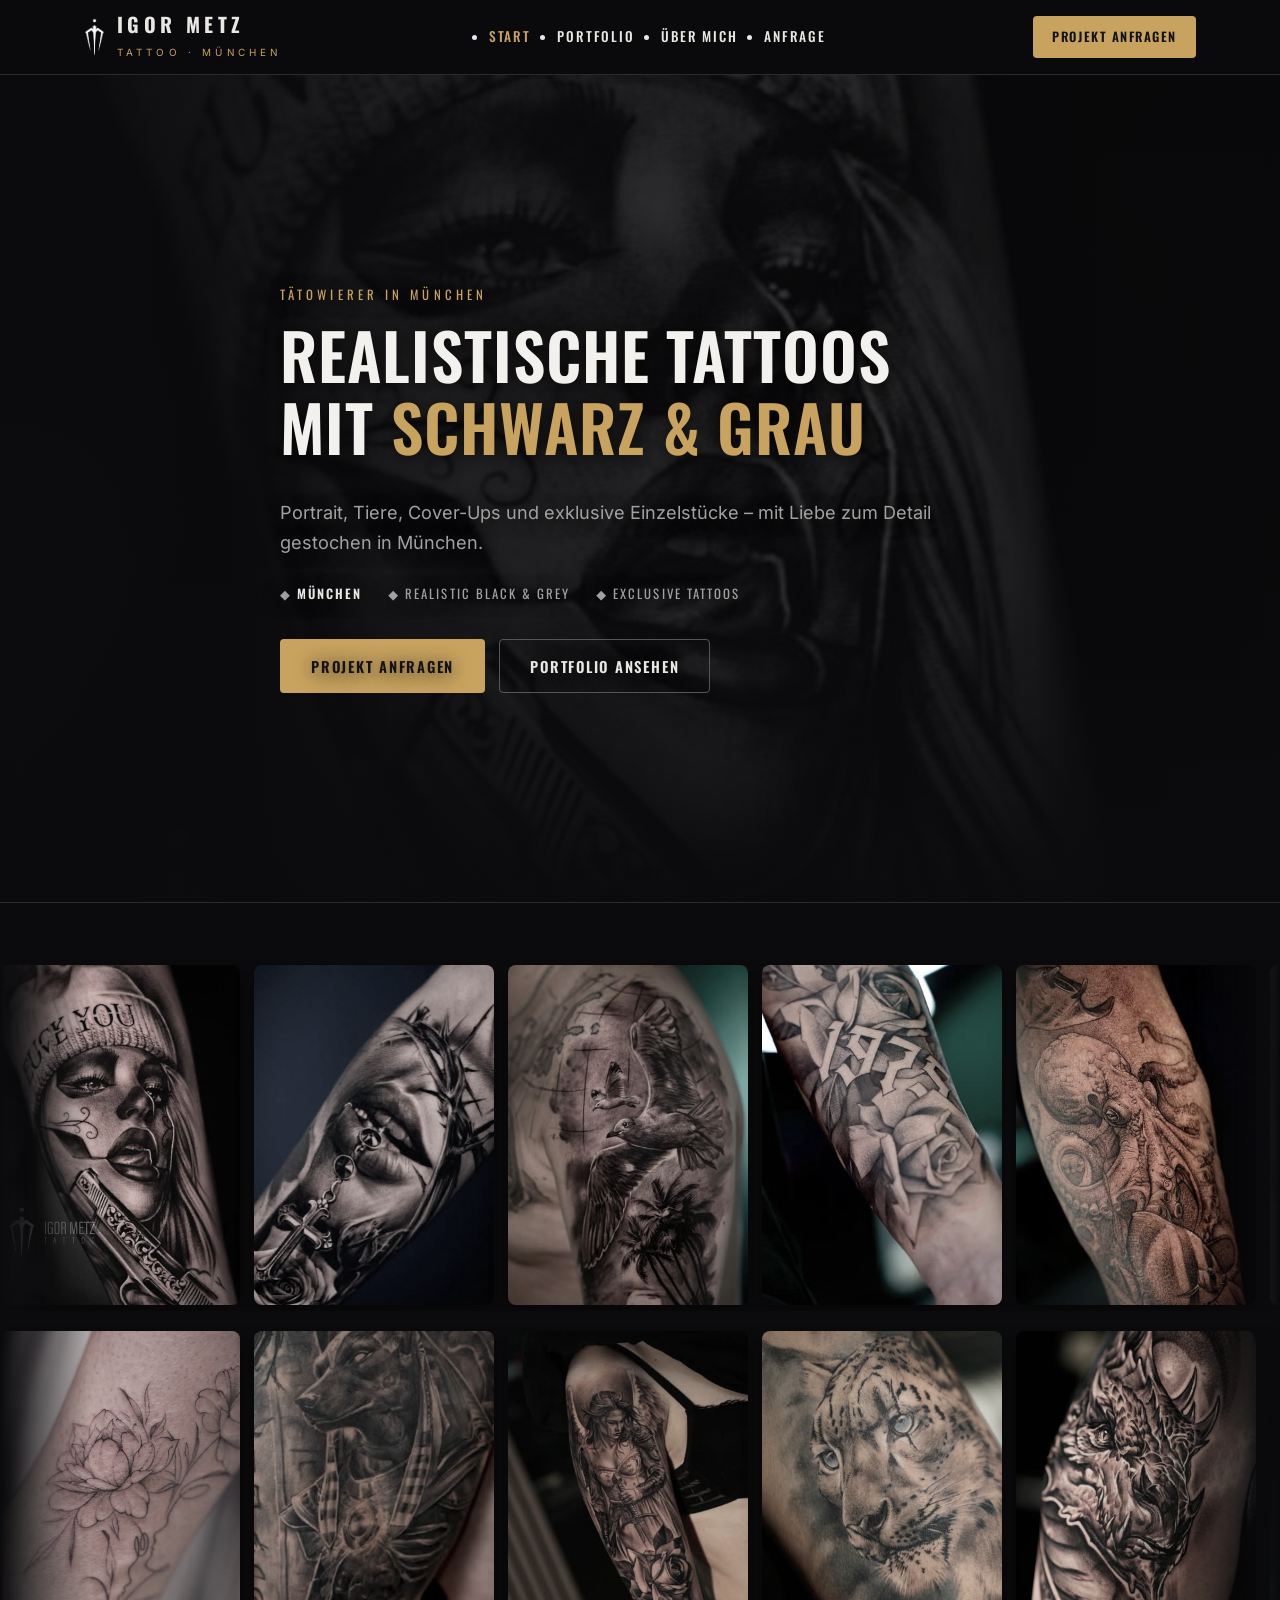
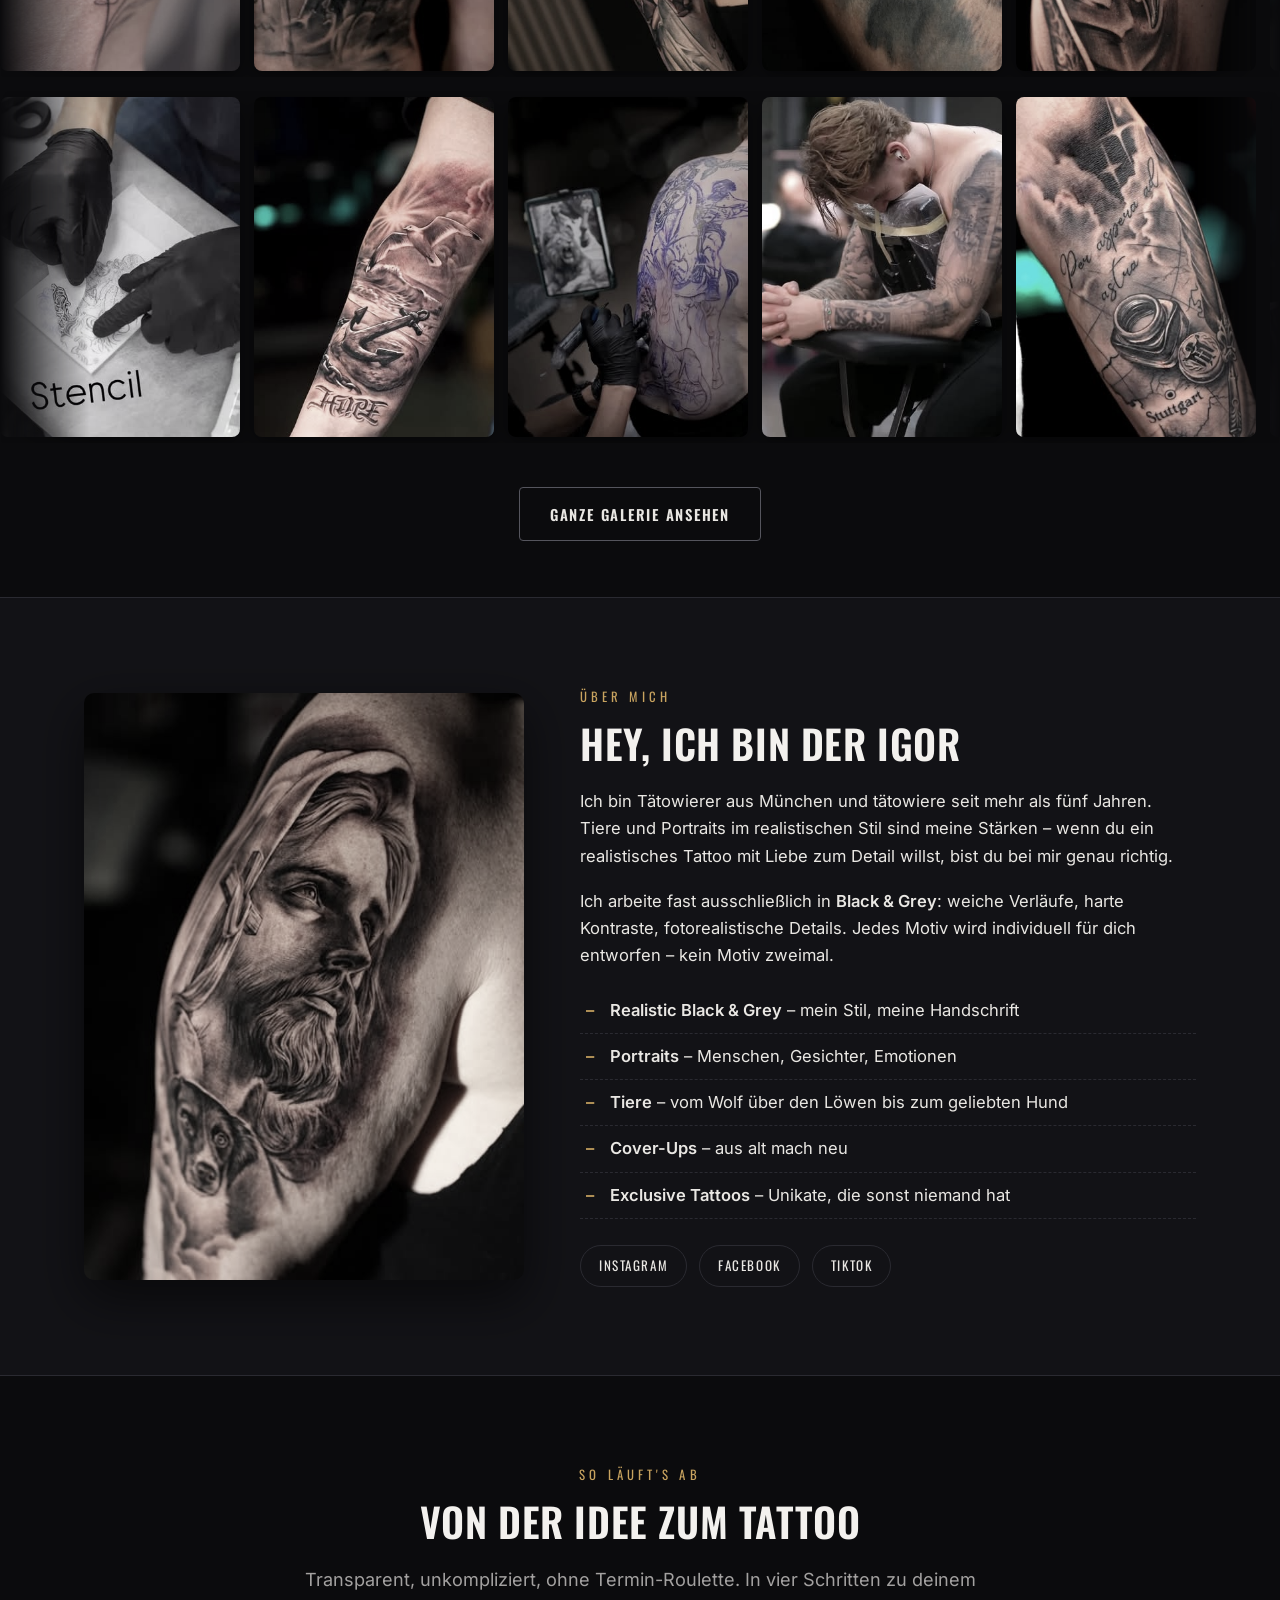
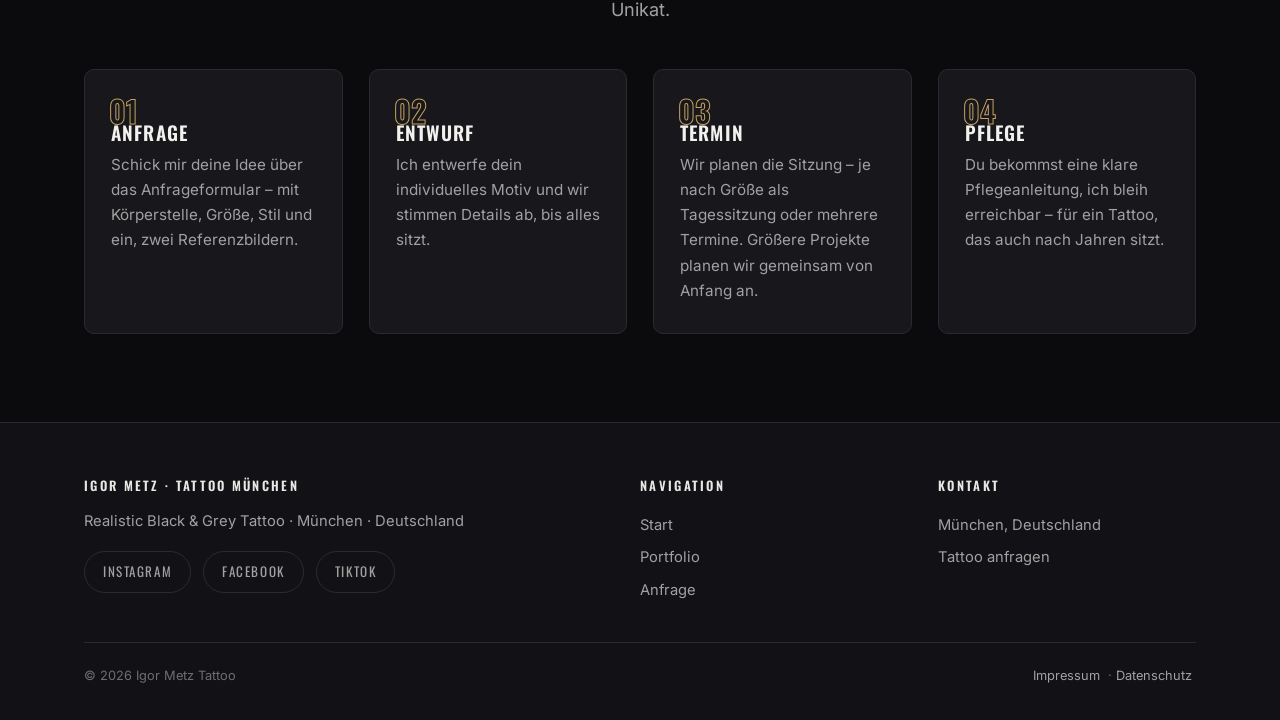
==== commit f645d188: "Vorschau mehrseitig: Startseite, Portfolio und Anfrage als eigene Seiten (wie WP-Theme)" ====
--- a/index.html
+++ b/index.html
@@ -3,7 +3,7 @@
 <head>
 <meta charset="utf-8">
 <meta name="viewport" content="width=device-width, initial-scale=1">
-<title>Igor Metz Tattoo – Realistische Black &amp; Grey Tattoos in München</title>
+<title>Igor Metz Tattoo – Realistische Black & Grey Tattoos in München</title>
 <meta name="description" content="Tätowierer Igor Metz aus München: Realistische Tattoos in Black &amp; Grey – Portraits, Tiere, Cover-Ups und exklusive Einzelstücke. Jetzt Projekt anfragen.">
 <meta name="robots" content="noindex"><!-- Nur für die Vorschau -->
 <link rel="icon" type="image/png" href="assets/images/favicon.png">
@@ -11,10 +11,11 @@
 <link rel="stylesheet" href="assets/anfrage.css">
 </head>
 <body class="preview">
+<a class="hidden-a11y" href="#inhalt">Zum Inhalt springen</a>
 
 <header class="site-header">
 	<div class="wrap site-header__inner">
-		<a class="brand" href="#top">
+		<a class="brand" href="index.html">
 			<img class="brand__mark" src="assets/images/logo.png" alt="Logo Igor Metz Tattoo">
 			<span>
 				<span class="brand__name">Igor&nbsp;Metz</span>
@@ -27,19 +28,16 @@
 		</button>
 		<nav class="site-nav" id="sitenav">
 			<ul style="display:contents">
-				<li><a href="#top">Start</a></li>
-				<li><a href="#portfolio">Portfolio</a></li>
-				<li><a href="#ueber-mich">Über mich</a></li>
-				<li><a href="#ablauf">So läuft's ab</a></li>
-				<li><a href="#anfrage">Anfrage</a></li>
-				<li><a href="#kontakt">Kontakt</a></li>
+				<li class="current-menu-item"><a href="index.html">Start</a></li>
+				<li class=""><a href="portfolio.html">Portfolio</a></li>
+				<li><a href="index.html#ueber-mich">Über mich</a></li>
+				<li class=""><a href="anfrage.html">Anfrage</a></li>
 			</ul>
 		</nav>
-		<a class="btn btn--sm" href="#anfrage">Projekt anfragen</a>
+		<a class="btn btn--sm" href="anfrage.html">Projekt anfragen</a>
 	</div>
 </header>
-
-<main id="top">
+<main id="inhalt">
 
 <!-- ================= HERO ================= -->
 <section class="hero">
@@ -55,15 +53,15 @@
 				<span>◆ Exclusive Tattoos</span>
 			</div>
 			<div class="hero__cta">
-				<a class="btn" href="#anfrage">Projekt anfragen</a>
-				<a class="btn btn--ghost" href="#portfolio">Portfolio ansehen</a>
+				<a class="btn" href="anfrage.html">Projekt anfragen</a>
+				<a class="btn btn--ghost" href="portfolio.html">Portfolio ansehen</a>
 			</div>
 		</div>
 	</div>
 </section>
 
-<!-- ================= PORTFOLIO-MARQUEE ================= -->
-<section class="section" id="portfolio" style="padding-top:56px;padding-bottom:56px" aria-label="Portfolio">
+<!-- ================= PORTFOLIO-MARQUEE (Auszug) ================= -->
+<section class="section" style="padding-top:56px;padding-bottom:56px" aria-label="Portfolio Auszug">
 	<div class="marquee-zone">
 		<div class="marquee" data-speed="70"><div class="marquee__track">
 			<button type="button" class="marquee__item" data-lb data-full="assets/images/work-00.jpg" data-caption="Frauenporträt, Unterarm"><img src="assets/images/work-00.jpg" alt="Schwarz-Grau-Porträttattoo am Unterarm" loading="lazy"></button>
@@ -74,7 +72,7 @@
 			<button type="button" class="marquee__item" data-lb data-full="assets/images/work-05.jpg" data-caption="Großkatze, Oberarm"><img src="assets/images/work-05.jpg" alt="Tattoo einer Großkatze am Oberarm" loading="lazy"></button>
 			<button type="button" class="marquee__item" data-lb data-full="assets/images/work-06.jpg" data-caption="Realistisch, Schattenverlauf"><img src="assets/images/work-06.jpg" alt="Realistisches Tattoo mit weichem Schattenverlauf" loading="lazy"></button>
 		</div></div>
-		<div class="marquee marquee--rev" data-speed="86"><div class="marquee__track">
+		<div class="marquee marquee--rev" data-speed="78"><div class="marquee__track">
 			<button type="button" class="marquee__item" data-lb data-full="assets/images/work-07.jpg" data-caption="Tiermotiv"><img src="assets/images/work-07.jpg" alt="Tier-Tattoo in Black and Grey" loading="lazy"></button>
 			<button type="button" class="marquee__item" data-lb data-full="assets/images/work-08.jpg" data-caption="Porträt, Kontrastspiel"><img src="assets/images/work-08.jpg" alt="Realistisches Porträrtattoo" loading="lazy"></button>
 			<button type="button" class="marquee__item" data-lb data-full="assets/images/work-09.jpg" data-caption="Einzelstück"><img src="assets/images/work-09.jpg" alt="Einzigartiges Tattoo-Motiv" loading="lazy"></button>
@@ -83,7 +81,7 @@
 			<button type="button" class="marquee__item" data-lb data-full="assets/images/work-12.jpg" data-caption="Cover-Up"><img src="assets/images/work-12.jpg" alt="Cover-Up Tattoo" loading="lazy"></button>
 			<button type="button" class="marquee__item" data-lb data-full="assets/images/work-13.jpg" data-caption="Hautbild, Mikrodetail"><img src="assets/images/work-13.jpg" alt="Mikrodetail eines realistischen Tattoos" loading="lazy"></button>
 		</div></div>
-		<div class="marquee" data-speed="78"><div class="marquee__track">
+		<div class="marquee" data-speed="86"><div class="marquee__track">
 			<button type="button" class="marquee__item" data-lb data-full="assets/images/work-14.jpg" data-caption="Realistic Munich Style"><img src="assets/images/work-14.jpg" alt="Realistisches Tattoo im Münchner Studio" loading="lazy"></button>
 			<button type="button" class="marquee__item" data-lb data-full="assets/images/work-15.jpg" data-caption="Ästhetik, Licht &amp; Schatten"><img src="assets/images/work-15.jpg" alt="Tattoo mit Licht und Schatten" loading="lazy"></button>
 			<button type="button" class="marquee__item" data-lb data-full="assets/images/work-16.jpg" data-caption="Porträttattoo"><img src="assets/images/work-16.jpg" alt="Porträttattoo in Schwarz-Grau" loading="lazy"></button>
@@ -94,8 +92,7 @@
 		</div></div>
 	</div>
 	<div class="wrap center" style="margin-top:44px">
-		<p class="lead" style="margin-inline:auto;margin-bottom:22px">Klick auf ein Bild – es öffnet sich in groß. (Auf der echten Seite laufen hier alle Arbeiten aus dem WordPress-Portfolio.)</p>
-		<a class="btn btn--ghost" href="#anfrage">Eigenes Projekt starten</a>
+		<a class="btn btn--ghost" href="portfolio.html">Ganze Galerie ansehen</a>
 	</div>
 </section>
 
@@ -145,128 +142,41 @@
 	</div>
 </section>
 
-<!-- ================= ANFRAGE ================= -->
-<section class="section section--alt" id="anfrage">
-	<div class="wrap" style="max-width:900px">
-		<div class="center">
-			<p class="kicker">Anfrage</p>
-			<h2>Erzähl mir von deinem Projekt</h2>
-			<p class="lead" style="margin-inline:auto">Klick auf der Figur, wo das Tattoo hin soll – Rück- und Vorderansicht. Je genauer deine Angaben, desto schneller meine Antwort.</p>
-		</div>
-
-		<div class="alert alert--ok js-demo-success" hidden role="status" style="margin-top:30px">
-			<strong>✓ Demo: So sieht die Bestätigung nach dem Absenden aus.</strong><br>
-			Auf der echten Seite wird die Anfrage per E-Mail an Igor gesendet und im WordPress-Backend gespeichert – mit deinen Foto-Anhängen.
-		</div>
-
-		<form class="tatoo-anfrage" style="margin-top:30px" data-demo novalidate>
-			<div class="form-grid">
-				<div class="field">
-					<label for="d-name">Name <span class="req">*</span></label>
-					<input type="text" id="d-name" name="ia_name" required autocomplete="name">
-				</div>
-				<div class="field">
-					<label for="d-mail">E-Mail <span class="req">*</span></label>
-					<input type="email" id="d-mail" name="ia_email" required autocomplete="email">
-				</div>
-				<div class="field">
-					<label for="d-tel">Telefon / WhatsApp (optional)</label>
-					<input type="tel" id="d-tel" name="ia_phone">
-				</div>
-				<div class="field">
-					<label for="d-termin">Wunschtermin (optional)</label>
-					<input type="date" id="d-termin" name="ia_termin">
-				</div>
-				<div class="field">
-					<label for="d-grosse">Größe des Tattoos <span class="req">*</span></label>
-					<select id="d-grosse" name="ia_groesse" required>
-						<option value="">Bitte wählen …</option>
-						<option>bis 10 cm</option>
-						<option>10–25 cm</option>
-						<option>25–40 cm</option>
-						<option>40 cm bis Halbarm / halbes Bein</option>
-						<option>Ganzarm-Sleeve / Halbarm</option>
-						<option>Fullback / Ganzkörper</option>
-						<option>Noch unklar</option>
-					</select>
-				</div>
-				<div class="field">
-					<label>Körperstelle <span class="req">*</span></label>
-					<div class="bm" data-target="#d-koerperstelle">
-						<div class="bodymap">
-							<div class="bodymap__view" data-view="front"><h5>Vorne</h5></div>
-							<div class="bodymap__view" data-view="back"><h5>Hinten</h5></div>
-						</div>
-						<div class="bm-chips" aria-live="polite"></div>
-						<p class="bm-hint">Klick auf der Figur, wo das Tattoo sitzen soll – Vorder- und Rückansicht. Mehrfachauswahl möglich.</p>
-					</div>
-					<input type="hidden" id="d-koerperstelle" name="ia_koerperstelle" required>
-				</div>
-				<fieldset class="fieldset full">
-					<legend>Stil (Mehrfachauswahl) <span class="req">*</span></legend>
-					<div class="chips">
-						<label><input type="checkbox" name="ia_stil[]" value="Realistisch"> <span>Realistisch</span></label>
-						<label><input type="checkbox" name="ia_stil[]" value="Black & Grey"> <span>Black &amp; Grey</span></label>
-						<label><input type="checkbox" name="ia_stil[]" value="Portrait"> <span>Portrait</span></label>
-						<label><input type="checkbox" name="ia_stil[]" value="Tier / Animal"> <span>Tier / Animal</span></label>
-						<label><input type="checkbox" name="ia_stil[]" value="Cover-Up"> <span>Cover-Up</span></label>
-						<label><input type="checkbox" name="ia_stil[]" value="Lettering"> <span>Lettering</span></label>
-						<label><input type="checkbox" name="ia_stil[]" value="Etwas anderes"> <span>Etwas anderes</span></label>
-					</div>
-				</fieldset>
-				<div class="field full">
-					<label for="d-projekt">Beschreib dein Projekt <span class="req">*</span></label>
-					<textarea id="d-projekt" name="ia_projekt" required placeholder="Motiv-Idee, Hintergrund, Wunschmotive, ob vorhanden: Skizze oder Referenz …"></textarea>
-				</div>
-				<div class="field full">
-					<label>Beispiel- / Referenzfotos <span class="hint">(max. 6 Dateien, je 8 MB, JPG/PNG/WebP)</span></label>
-					<div class="upload-zone" tabindex="0" role="button" aria-label="Dateien auswählen oder hierher ziehen">
-						📷 Dateien auswählen oder hierher ziehen · <span class="upload-count">0/6</span>
-						<input type="file" name="ia_files[]" accept=".jpg,.jpeg,.png,.webp" multiple>
-					</div>
-					<ul class="upload-list"></ul>
-				</div>
-				<div class="full consent field">
-					<label style="display:flex;gap:12px;align-items:flex-start;text-transform:none;letter-spacing:0;font-size:.88rem">
-						<input type="checkbox" name="ia_consent" value="1" required>
-						<span style="color:var(--muted)">Ich bin damit einverstanden, dass meine Angaben und die hochgeladenen Fotos zur Bearbeitung der Anfrage gespeichert und per E-Mail an Igor Metz übermittelt werden. <span class="req">*</span></span>
-					</label>
-				</div>
-				<div class="full">
-					<button type="submit" class="btn">Anfrage senden</button>
-					<p class="form-note">Mit * gekennzeichnete Felder sind Pflichtfelder. Anfragen werden in der Regel innerhalb von 48 Stunden beantwortet.</p>
+</main>
+<footer class="site-footer" id="kontakt">
+	<div class="wrap">
+		<div class="site-footer__grid">
+			<div>
+				<h4>Igor Metz · Tattoo München</h4>
+				<p>Realistic Black &amp; Grey Tattoo · München · Deutschland</p>
+				<div class="socials" style="margin-top:18px">
+					<a href="https://www.instagram.com/igormetztattoo/" target="_blank" rel="noopener me">Instagram</a>
+					<a href="https://www.facebook.com/igormetztattoo/" target="_blank" rel="noopener me">Facebook</a>
+					<a href="https://www.tiktok.com/@igormetztattoo" target="_blank" rel="noopener me">TikTok</a>
 				</div>
 			</div>
-		</form>
-	</div>
-</section>
-
-<!-- ================= KONTAKT-TEASER ================= -->
-<section class="section center" id="kontakt">
-	<div class="wrap">
-		<p class="kicker">Kontakt</p>
-		<h2>Lieber direkt schreiben?</h2>
-		<p class="lead" style="margin-inline:auto">Am schnellsten erreichst du mich per Instagram-DM – das Formular ist aber der beste Weg für komplette Anfragen mit Bildern.</p>
-		<div class="socials" style="justify-content:center;margin-top:26px">
-			<a href="https://www.instagram.com/igormetztattoo/" target="_blank" rel="noopener">Instagram @igormetztattoo</a>
-			<a href="https://www.facebook.com/igormetztattoo/" target="_blank" rel="noopener">Facebook</a>
-			<a href="https://www.tiktok.com/@igormetztattoo" target="_blank" rel="noopener">TikTok</a>
+			<div>
+				<h4>Navigation</h4>
+				<ul>
+					<li><a href="index.html">Start</a></li>
+					<li><a href="portfolio.html">Portfolio</a></li>
+					<li><a href="anfrage.html">Anfrage</a></li>
+				</ul>
+			</div>
+			<div>
+				<h4>Kontakt</h4>
+				<ul>
+					<li>München, Deutschland</li>
+					<li><a href="anfrage.html">Tattoo anfragen</a></li>
+				</ul>
+			</div>
 		</div>
-	</div>
-</section>
-
-<footer class="site-footer" style="border-top:1px solid var(--line)">
-	<div class="wrap">
-		<div class="site-footer__bottom" style="border-top:0;padding-top:0">
-			<span>© 2026 Igor Metz Tattoo · München</span>
+		<div class="site-footer__bottom">
+			<span>© 2026 Igor Metz Tattoo</span>
 			<span><a href="#">Impressum</a> · <a href="#">Datenschutz</a></span>
 		</div>
 	</div>
 </footer>
-
-<script src="assets/bodymap.js"></script>
-<script>window.IGOR_ANFRAGE={maxFiles:6,maxMb:8};</script>
-<script src="assets/anfrage.js"></script>
 <script src="assets/js/portfolio.js"></script>
 </body>
 </html>
